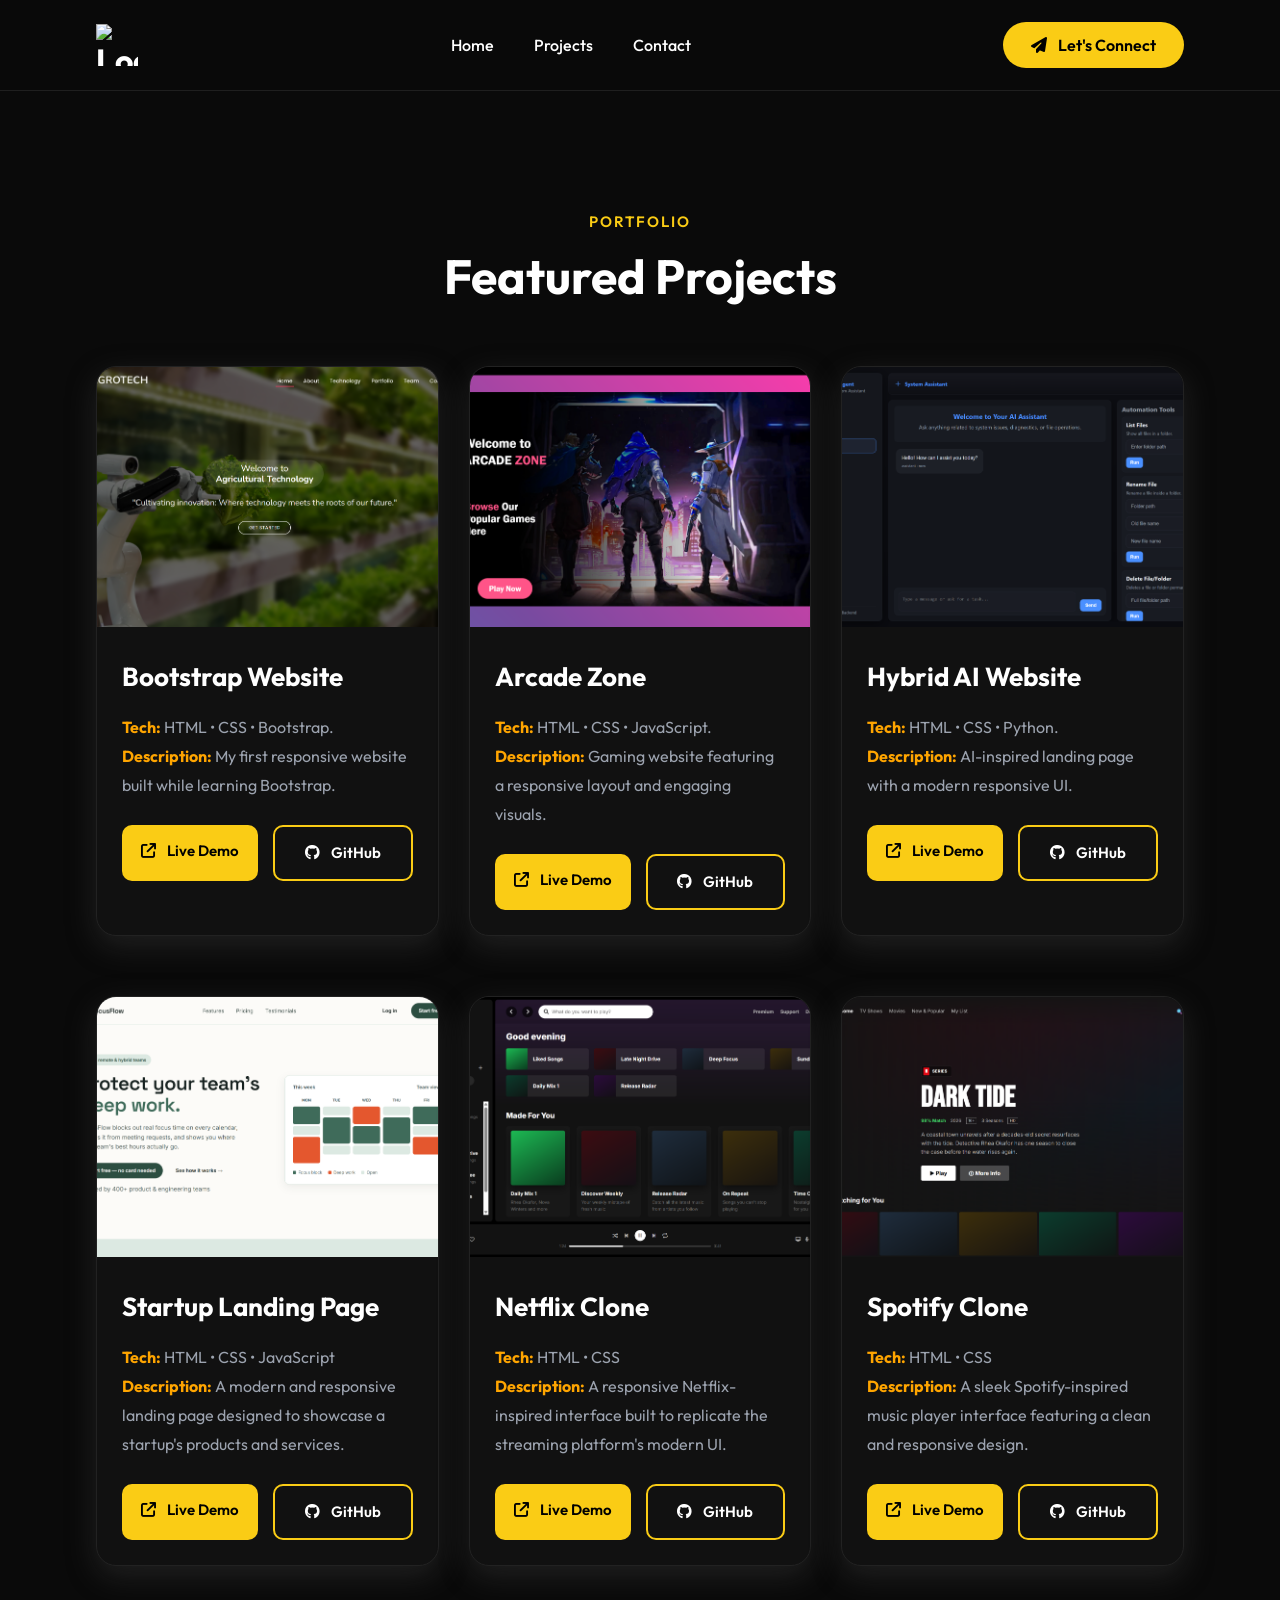
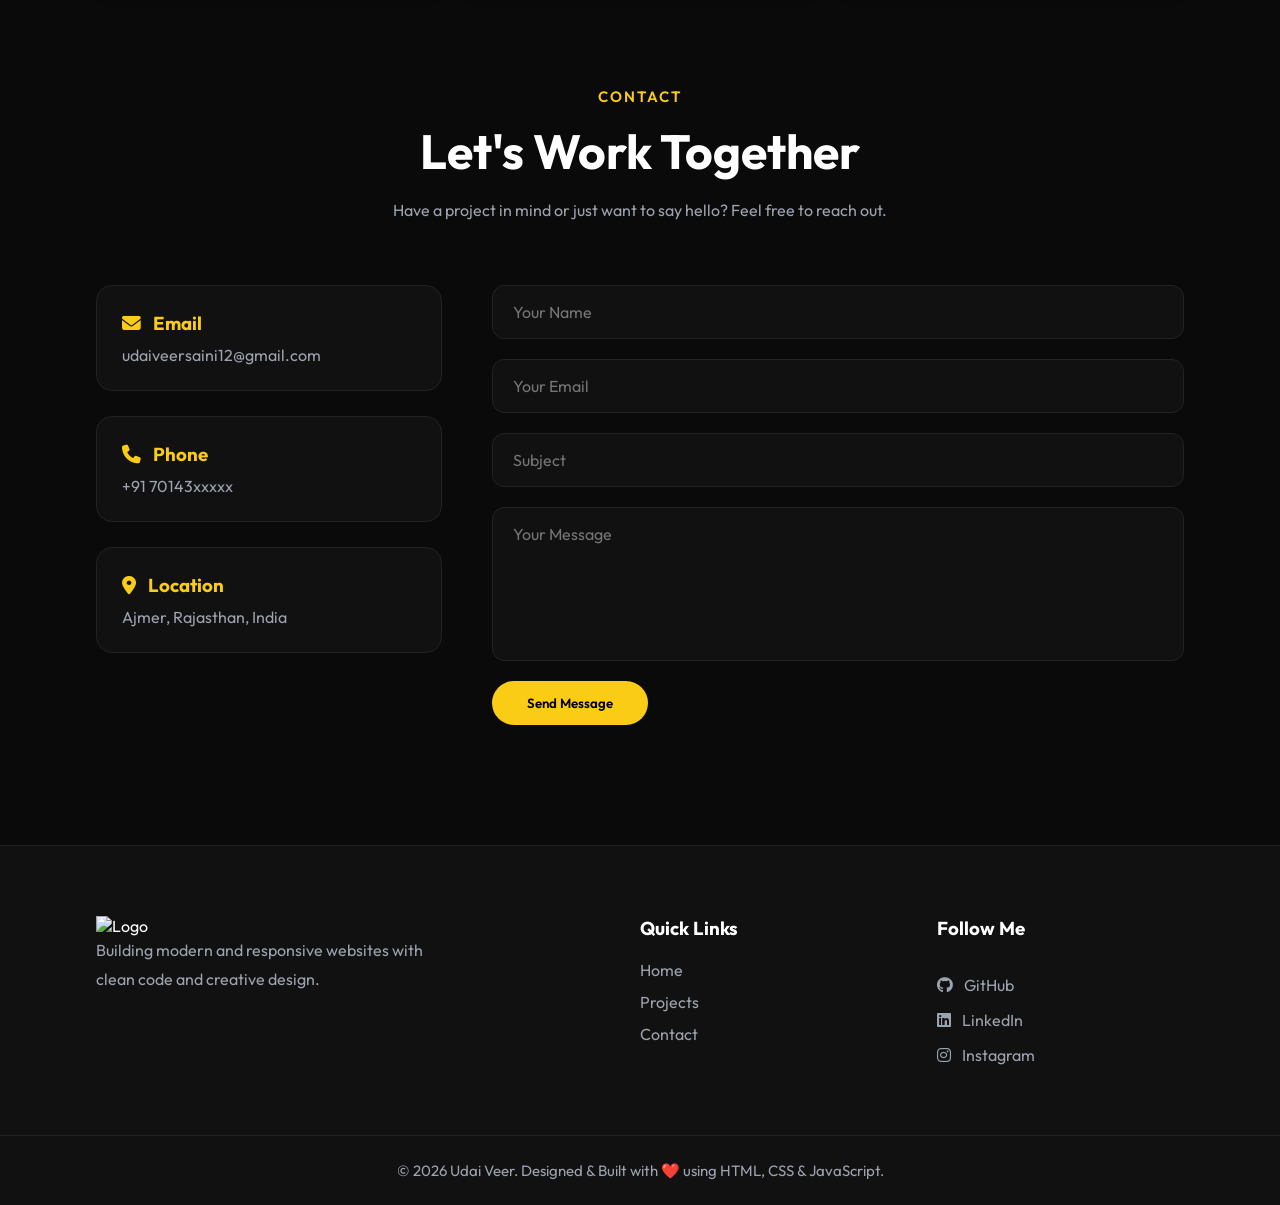
==== projects.html @ 88016a8f "added more projects" ====
<!DOCTYPE html>
<html lang="en">
<head>
    <meta charset="UTF-8">
    <meta name="viewport" content="width=device-width, initial-scale=1.0">
    <link rel="icon" href="assets/images/logo.png" type="image/png">
    <link rel="stylesheet" href="style.css">
    <link rel="preconnect" href="https://fonts.googleapis.com">
    <link rel="preconnect" href="https://fonts.gstatic.com" crossorigin>
    <link href="https://fonts.googleapis.com/css2?family=Outfit:wght@300;400;500;600;700;800&display=swap" rel="stylesheet">
    <link rel="stylesheet" href="https://cdnjs.cloudflare.com/ajax/libs/font-awesome/6.7.2/css/all.min.css">
    <title>Udai Veer | Frontend Developer</title>
</head>
<body>
    <header>
    <nav class="navbar">
        <a href="#" class="logo">
            <img src="https://img.icons8.com/?size=128&id=DaHOyApjMIh1&format=png" alt="Logo">
        </a>

        <ul class="nav-links">
            <li><a href="./index.html">Home</a></li>
            <li><a href="#projects">Projects</a></li>
            <li><a href="#contact">Contact</a></li>
        </ul>

        <a href="#contact" class="nav-btn"><i class="fa-solid fa-paper-plane"></i> Let's Connect</a>
    </nav>
</header>

<section class="work hidden" id="projects">

    <div class="section-title">
        <span>PORTFOLIO</span>
        <h2>Featured Projects</h2>
    </div>
    
    <div class="work-grid">
        <div class="project-card">
            <img src="assets/images/agrotech.png" alt="Project 1">

            <div class="project-content">
                <h3>Bootstrap Website</h3>
                <p><b style="color: orange;">Tech:</b> HTML • CSS • Bootstrap.</p>
                <p><b style="color: orange;">Description: </b> My first responsive website built while learning Bootstrap.</p>
                    <div class="project-buttons">
                        <a href="https://udai-veer-saini.github.io/Website/" target="_blank" class="live-btn"><i class="fa-solid fa-arrow-up-right-from-square"></i> Live Demo</a>
                        <a href="https://github.com/udai-veer-saini/Website" target="_blank" class="github-btn"><i class="fa-brands fa-github"></i> GitHub</a>
                    </div>
            </div>
        </div>

        <div class="project-card">
            <img src="assets/images/arcadezone.png" alt="Project 2">

            <div class="project-content">
                <h3>Arcade Zone</h3>
                <p><b style="color: orange;">Tech:</b> HTML • CSS • JavaScript.</p>
                <p><b style="color: orange;">Description:</b> Gaming website featuring a responsive layout and engaging visuals.</p>
                    <div class="project-buttons">
                        <a href="https://udai-veer-saini.github.io/Arcade-zone/" target="_blank" class="live-btn"><i class="fa-solid fa-arrow-up-right-from-square"></i> Live Demo</a>
                        <a href="https://github.com/udai-veer-saini/Arcade-zone" target="_blank" class="github-btn"><i class="fa-brands fa-github"></i> GitHub</a>
                    </div>
            </div>
        </div> 

        <div class="project-card">
            <img src="assets/images/hybridAI.png" alt="Project 3">

            <div class="project-content">
                <h3>Hybrid AI Website</h3>
                <p><b style="color: orange;">Tech:</b> HTML • CSS • Python.</p>
                <p><b style="color: orange;">Description:</b> AI-inspired landing page with a modern responsive UI.</p>
                    <div class="project-buttons">
                        <a href="https://udai-veer-saini.github.io/hybrid-ai-agent/" target="_blank" class="live-btn"><i class="fa-solid fa-arrow-up-right-from-square"></i> Live Demo</a>
                        <a href="https://github.com/udai-veer-saini/hybrid-ai-agent" target="_blank" class="github-btn"><i class="fa-brands fa-github"></i> GitHub</a>
                    </div>
            </div>
        </div>
    </div>
    <div class="work-grid">
        <div class="project-card">
            <img src="assets/images/project4.png" alt="Project 1">

            <div class="project-content">
                <h3>Startup Landing Page</h3>
                <p><b style="color: orange;">Tech:</b> HTML • CSS • JavaScript</p>
                <p><b style="color: orange;">Description: </b> A modern and responsive landing page designed to showcase a startup's products and services.</p>
                    <div class="project-buttons">
                        <a href="https://udai-veer-saini.github.io/Cognetix_LandingPage/" target="_blank" class="live-btn"><i class="fa-solid fa-arrow-up-right-from-square"></i> Live Demo</a>
                        <a href="https://github.com/udai-veer-saini/Cognetix_LandingPage" target="_blank" class="github-btn"><i class="fa-brands fa-github"></i> GitHub</a>
                    </div>
            </div>
        </div>

        <div class="project-card">
            <img src="assets/images/pr5.png" alt="Project 2">

            <div class="project-content">
                <h3>Netflix Clone</h3>
                <p><b style="color: orange;">Tech:</b> HTML • CSS</p>
                <p><b style="color: orange;">Description:</b> A responsive Netflix-inspired interface built to replicate the streaming platform's modern UI.</p>
                    <div class="project-buttons">
                        <a href="https://udai-veer-saini.github.io/Cognetix_netflixClone/" target="_blank" class="live-btn"><i class="fa-solid fa-arrow-up-right-from-square"></i> Live Demo</a>
                        <a href="https://github.com/udai-veer-saini/Cognetix_netflixClone" target="_blank" class="github-btn"><i class="fa-brands fa-github"></i> GitHub</a>
                    </div>
            </div>
        </div> 

        <div class="project-card">
            <img src="assets/images/pr6.png" alt="Project 3">

            <div class="project-content">
                <h3>Spotify Clone</h3>
                <p><b style="color: orange;">Tech:</b> HTML • CSS</p>
                <p><b style="color: orange;">Description:</b> A sleek Spotify-inspired music player interface featuring a clean and responsive design.</p>
                    <div class="project-buttons">
                        <a href="https://udai-veer-saini.github.io/Cognetix_spotifyClone/" target="_blank" class="live-btn"><i class="fa-solid fa-arrow-up-right-from-square"></i> Live Demo</a>
                        <a href="https://github.com/udai-veer-saini/Cognetix_spotifyClone" target="_blank" class="github-btn"><i class="fa-brands fa-github"></i> GitHub</a>
                    </div>
            </div>
        </div>
    </div>

</section>

<section class="contact hidden" id="contact">

    <div class="section-title">
        <span>CONTACT</span>
        <h2>Let's Work Together</h2>
        <p>
            Have a project in mind or just want to say hello? Feel free to
            reach out.
        </p>
    </div>

    <div class="contact-container">

        <div class="contact-info">

            <div class="info-box">
                <h3><i class="fa-solid fa-envelope"></i> Email</h3>
                <p>udaiveersaini12@gmail.com</p>
            </div>

            <div class="info-box">
                <h3><i class="fa-solid fa-phone"></i> Phone</h3>
                <p>+91 70143xxxxx</p>
            </div>

            <div class="info-box">
                <h3><i class="fa-solid fa-location-dot"></i> Location</h3>
                <p>Ajmer, Rajasthan, India</p>
            </div>

        </div>

        <form class="contact-form">

            <input type="text" placeholder="Your Name">

            <input type="email" placeholder="Your Email">

            <input type="text" placeholder="Subject">

            <textarea rows="6" placeholder="Your Message"></textarea>

            <button type="submit">Send Message</button>

        </form>

    </div>

</section>

<footer>

    <div class="footer-container hidden">

        <div class="footer-logo">
            <img src="https://img.icons8.com/?size=128&id=sqFNFhOLpYta&format=png" alt="Logo">
            <p>
                Building modern and responsive websites with clean code and
                creative design.
            </p>
        </div>

        <div class="footer-links">
            <h3>Quick Links</h3>

            <ul>
                <li><a href="./index.html">Home</a></li>
                <li><a href="#projects">Projects</a></li>
                <li><a href="#contact">Contact</a></li>
            </ul>
        </div>

        <div class="footer-social">
            <h3>Follow Me</h3>

            <a href="https://github.com/udai-veer-saini"><i class="fa-brands fa-github"></i> GitHub</a>
            <a href="https://www.linkedin.com/in/udai-veer-saini-18622a326/"><i class="fa-brands fa-linkedin"></i> LinkedIn</a>
            <a href="https://www.instagram.com/amz_veer?igsh=MTJ5anJjZzI0M3JkcA=="><i class="fa-brands fa-instagram"></i> Instagram</a>
        </div>

    </div>

    <hr>

    <div class="copyright">
        <p>© 2026 Udai Veer. Designed & Built with ❤️ using HTML, CSS & JavaScript.</p>
    </div>

</footer>
<script src="script.js"></script>
</body>
</html>
---- style.css ----
/* RESET */

*{
    margin:0;
    padding:0;
    box-sizing:border-box;
    font-family:'Outfit',sans-serif;
}

html {
    scroll-behavior: smooth;
}

body{
    font-family:Arial, Helvetica, sans-serif;
    background:#0a0a0a;
    color:#fff;
    animation:fadeIn .7s ease;
}

@keyframes fadeIn{
    from{
        opacity:0;
    }

    to{
        opacity:1;
    }
}

::selection{
    background:#facc15;
    color:#000;
}

::-webkit-scrollbar{
    width:8px;
}

::-webkit-scrollbar-track{
    background:#0a0a0a;
}

::-webkit-scrollbar-thumb{
    background:#facc15;
    border-radius:20px;
}

::-webkit-scrollbar-thumb:hover{
    background:#fde047;
}

/* NAVBAR */

header{
    position:sticky;
    top:0;
    z-index:1000;
    background: rgba(10,10,10,.85);
    backdrop-filter: blur(12px);
    -webkit-backdrop-filter: blur(12px);
    border-bottom: 1px solid #1f1f1f;
}

.navbar{
    width:85%;
    height:90px;
    margin:auto;

    display:flex;
    justify-content:space-between;
    align-items:center;
}

.logo{
    display:flex;
    align-items:center;
    gap:12px;

    text-decoration:none;
    color:#fff;
    font-size:32px;
    font-weight:700;
    letter-spacing:.5px;
}

.logo img{
    width:42px;
    height:42px;
    object-fit:contain;
}

.nav-links{
    display:flex;
    list-style:none;
    gap:40px;
}

.nav-links a{
    text-decoration:none;
    color:#fff;
    font-size:16px;
    transition:.3s;
    position:relative;
    font-weight:500;
}

.nav-links a::after{
    content:"";
    position:absolute;
    left:0;
    bottom:-8px;

    width:0;
    height:2px;

    background:#facc15;
    transition:.3s;
}

.nav-links a:hover::after{
    width:100%;
}

.nav-links a:hover{
    color:#fff;
}

.nav-links a.active{
    color:#ffe0b7;
}

.nav-links a.active::after{
    width:100%;
}

.nav-btn{
    text-decoration:none;
    color:#000;
    background:#facc15;
    border-radius:50px;
    padding:13px 28px;
    font-weight:600;
    transition:.3s;
}

.nav-btn:hover{
    background:#fde047;
}

/* HERO */

.hero{
    width:85%;
    margin:auto;
    min-height:calc(100vh - 80px);
    scroll-margin-top: 100px;
    display:flex;
    justify-content:space-between;
    align-items:center;
    gap:80px;
}

.hero-content{
    flex:1;
}

.greeting{
    color:#facc15;
    font-size:18px;
    font-weight:600;
}

.hero-content h1{
    font-size:4.5rem;
    margin:15px 0;
    line-height:1.1;
}

.hero-content h2{
    font-size:2rem;
    color:#d4d4d4;
    margin-bottom:20px;
}

.hero-content p{
    font-size:1.2rem;
    color:#9ca3af;
    max-width:420px;
    line-height:1.8;
}

.hero-buttons{
    display:flex;
    gap:20px;
    margin-top:40px;
}

.hero-buttons a{
    text-decoration:none;
    padding:14px 30px;
    border-radius:40px;
    font-weight:600;
    transition:.3s;
}

.btn-primary{
    background:#facc15;
    color:#000;
}

.btn-primary:hover{
    background:#fde047;
}

.btn-secondary{
    border:2px solid #facc15;
    color:#fff;
}

.btn-secondary:hover{
    background:#facc15;
    color:#000;
}

.hero-image{
    flex:1;
    display:flex;
    justify-content:center;
    align-items:center;
    position:relative;
}

.circle{
    width:420px;
    height:420px;
    border-radius:50%;
    background:#facc15;

    position:absolute;
    z-index:0;

    opacity:.18;
    filter:blur(80px);
}

.hero-image img{
    width:420px;
    border-radius:50%;
    position:relative;
    z-index:1;
    border:2px solid rgba(250,204,21,.35);
    box-shadow:
        0 0 40px rgba(250,204,21,.15),
        0 20px 60px rgba(0,0,0,.5);
}
/* RESPONSIVE */

@media (max-width:992px){

    .navbar{
        width:92%;
    }

    .nav-links{
        display:none;
    }

    .hero{
        width:92%;
        flex-direction:column-reverse;
        text-align:center;
        padding:60px 0;
    }

    .hero-content p{
        margin:auto;
    }

    .hero-buttons{
        justify-content:center;
    }

    .hero-content h1{
        font-size:3.2rem;
    }

    .hero-content h2{
        font-size:1.6rem;
    }

    .hero-image img{
        width:320px;
    }

    .circle{
        width:320px;
        height:320px;
    }
}

.services{
    width:85%;
    margin:120px auto;
    scroll-margin-top: 100px;
}

.section-title{
    text-align:center;
    margin-bottom:60px;
}

.section-title span{
    color:#facc15;
    font-size:15px;
    font-weight:600;
    letter-spacing:2px;
}

.section-title h2{
    font-size:48px;
    margin:15px 0;
    font-weight:700;
}

.section-title p{
    color:#9ca3af;
    max-width:600px;
    margin:auto;
    line-height:1.8;
}

.service-container{
    display:grid;
    grid-template-columns:repeat(3,1fr);
    gap:30px;
}

.service-card{
    background:#111;
    border:1px solid #222;
    border-radius:20px;
    padding:40px 30px;
    transition:.3s;
    box-shadow:0 10px 30px rgba(0, 53, 70, 0.32)
}

.service-card:hover{
    transform:translateY(-8px);
    border-color:#facc15;
}

.icon{
    font-size:45px;
    margin-bottom:20px;
}

.service-card h3{
    font-size:24px;
    margin-bottom:15px;
}

.service-card p{
    color:#9ca3af;
    line-height:1.8;
}

@media(max-width:992px){

    .service-container{
        grid-template-columns:1fr;
    }

}

.work{
    width:85%;
    margin:120px auto;
    scroll-margin-top: 100px;
}

.work-grid{
    margin-top:60px;

    display:grid;
    grid-template-columns:repeat(3,1fr);
    gap:30px;
}

.project-card{
    background:#111;
    border-radius:20px;
    overflow:hidden;
    border:1px solid #222;
    transition:.3s;
    box-shadow:0 10px 30px rgba(75, 75, 75, 0.35);
}

.project-card:hover{
    transform:translateY(-10px);
    border-color:#facc15;
}

.project-card img{
    width:100%;
    height:260px;
    object-fit:cover;
    display:block;
    transition:.35s ease;
    overflow:hidden;

}

.project-card:hover img{
    transform:scale(1.05);
}

.project-content{
    padding:25px;
    line-height: 1.9;
}

.project-content a{
    text-decoration: none;
}

.project-content h3{
    font-size:26px;
    margin-bottom:12px;
    font-weight:700;
}

.project-content p{
    color:#9ca3af;
    line-height:1.8;
}

.project-buttons{
    display:flex;
    gap:15px;
    margin-top:25px;
}

.project-buttons a{
    flex:1;
    text-align:center;
    text-decoration:none;
    padding:12px 0;
    border-radius:10px;
    font-size:15px;
    font-weight:600;
    transition:.3s ease;
}

.view-all{
    margin-top:0px;
    display:flex;
    justify-content:center;
}

.view-all a{
    text-decoration:none;
    color:#facc15;
    font-size:16px;
    font-weight:600;
    transition:.3s;
}

.view-all a i{
    margin-left:8px;
    transition:.3s;
}

.view-all a:hover{
    color:#fde047;
}

.view-all a:hover i{
    transform:translateX(8px);
}

.live-btn{
    background:#facc15;
    color:#000;
}

.live-btn:hover{
    background:#fde047;
}

.github-btn{
    border:2px solid #facc15;
    color:#fff;
}

.github-btn:hover{
    background:#facc15;
    color:#000;
}

@media(max-width:992px){

    .work-grid{
        grid-template-columns:1fr;
    }

}

.about{
    width:85%;
    margin:120px auto;
    scroll-margin-top: 100px;
    display:flex;
    align-items:center;
    gap:80px;
}

.about-image{
    flex:1;
}

.about-image img{
    width:100%;
    border-radius:400px;
}

.about-content{
    flex:1;
}

.about-content span{
    color:#facc15;
    letter-spacing:2px;
    font-weight:600;
}

.about-content h2{
    font-size:42px;
    margin:20px 0;
}

.about-content p{
    color:#9ca3af;
    line-height:1.8;
}

.about-info{
    display:flex;
    gap:50px;
    margin-top:40px;
    text-align: center;
}

.about-info h3{
    color:#facc15;
    font-size:36px;
    margin-bottom:8px;
}

.about-info p{
    color:#d4d4d4;
    text-align: center;
}

@media(max-width:992px){

    .about{
        flex-direction:column;
        text-align:center;
    }

    .about-info{
        justify-content:center;
        flex-wrap:wrap;
    }

}

.contact{
    width:85%;
    margin:120px auto;
    scroll-margin-top: 100px;
}

.contact-container{
    margin-top:60px;

    display:grid;
    grid-template-columns:1fr 2fr;
    gap:50px;
}

.contact-info{
    display:flex;
    flex-direction:column;
    gap:25px;
}

.info-box{
    background:#111;
    border:1px solid #222;
    border-radius:16px;
    padding:25px;
}

.info-box h3{
    color:#facc15;
    margin-bottom:10px;
}

.info-box p{
    color:#9ca3af;
}

.contact-form{
    display:flex;
    flex-direction:column;
    gap:20px;
}

.contact-form input,
.contact-form textarea{
    width:100%;
    padding:16px 20px;
    background:#111;
    border:1px solid #222;
    border-radius:12px;
    color:#fff;
    font-size:16px;
    outline:none;
}

.contact-form input:focus,
.contact-form textarea:focus{
    border-color:#facc15;
    box-shadow:0 0 15px rgba(250,204,21,.2);
}

.contact-form textarea{
    resize:none;
}

.contact-form button{
    width:fit-content;
    padding:14px 35px;
    background:#facc15;
    color:#000;
    border:none;
    border-radius:40px;
    font-weight:600;
    cursor:pointer;
}

.contact-form button:hover{
    background:#fde047;
}

@media(max-width:992px){

    .contact-container{
        grid-template-columns:1fr;
    }

}

footer{
    margin-top:120px;
    background:#111;
    border-top:1px solid #222;
}

.footer-container{
    width:85%;
    margin:auto;
    padding:70px 0;

    display:grid;
    grid-template-columns:2fr 1fr 1fr;
    gap:50px;
}

.footer-logo h2{
    font-size:32px;
    margin-bottom:20px;
}

.footer-logo p{
    color:#9ca3af;
    line-height:1.8;
    max-width:350px;
}

.footer-links h3,
.footer-social h3{
    margin-bottom:20px;
}

.footer-links ul{
    list-style:none;
}

.footer-links li{
    margin-bottom:12px;
}

.footer-links a,
.footer-social a{
    color:#9ca3af;
    text-decoration:none;
    transition:.3s;
}

.footer-links a:hover,
.footer-social a:hover{
    color:#facc15;
}

.footer-social{
    display:flex;
    flex-direction:column;
    gap:15px;
}

hr{
    border:none;
    border-top:1px solid #222;
}

.copyright{
    text-align:center;
    padding:25px 0;
}

.copyright p{
    color:#9ca3af;
    font-size:15px;
}

@media(max-width:992px){

    .footer-container{
        grid-template-columns:1fr;
        text-align:center;
    }

    .footer-logo p{
        margin:auto;
    }

    .footer-social{
        align-items:center;
    }

}

.hidden{
    opacity:0;
    transform:translateY(50px);
    transition:all .8s ease;
}

.show{
    opacity:1;
    transform:translateY(0);
}
i{
    margin-right:8px;
}
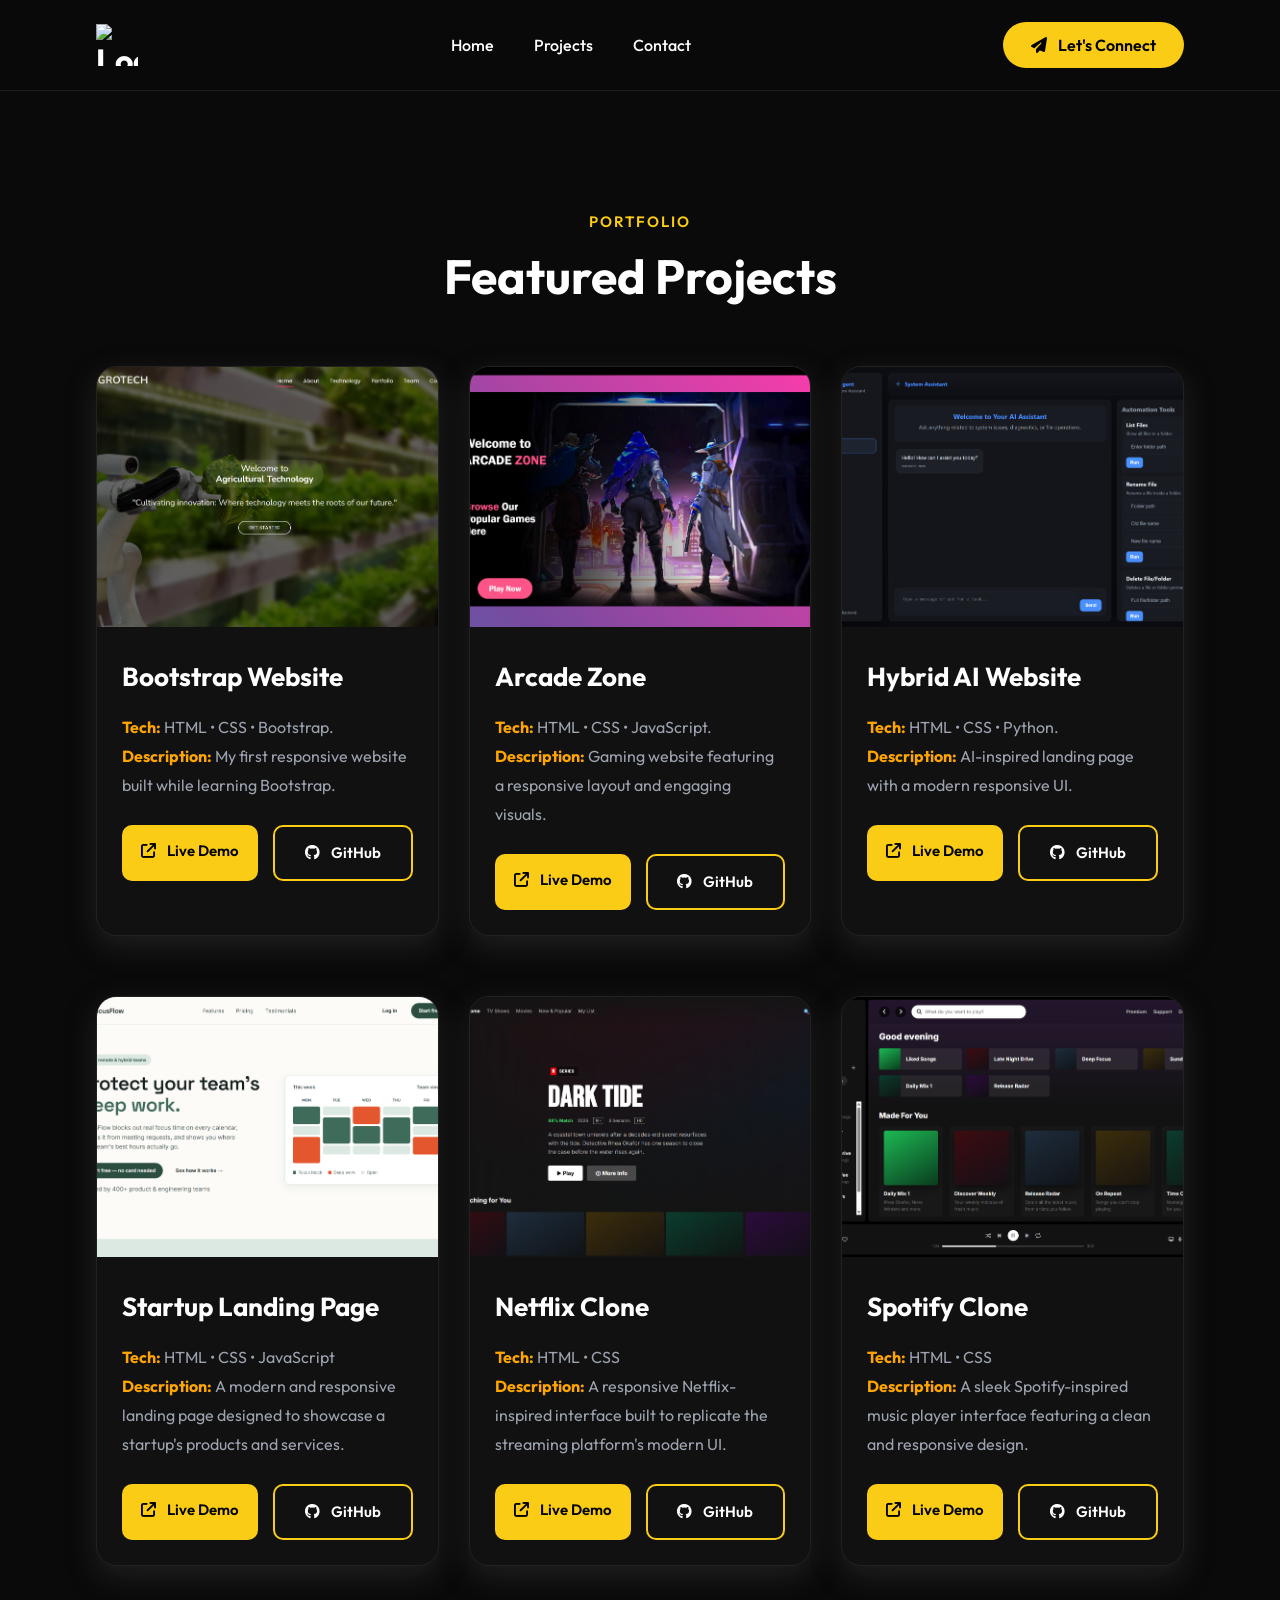
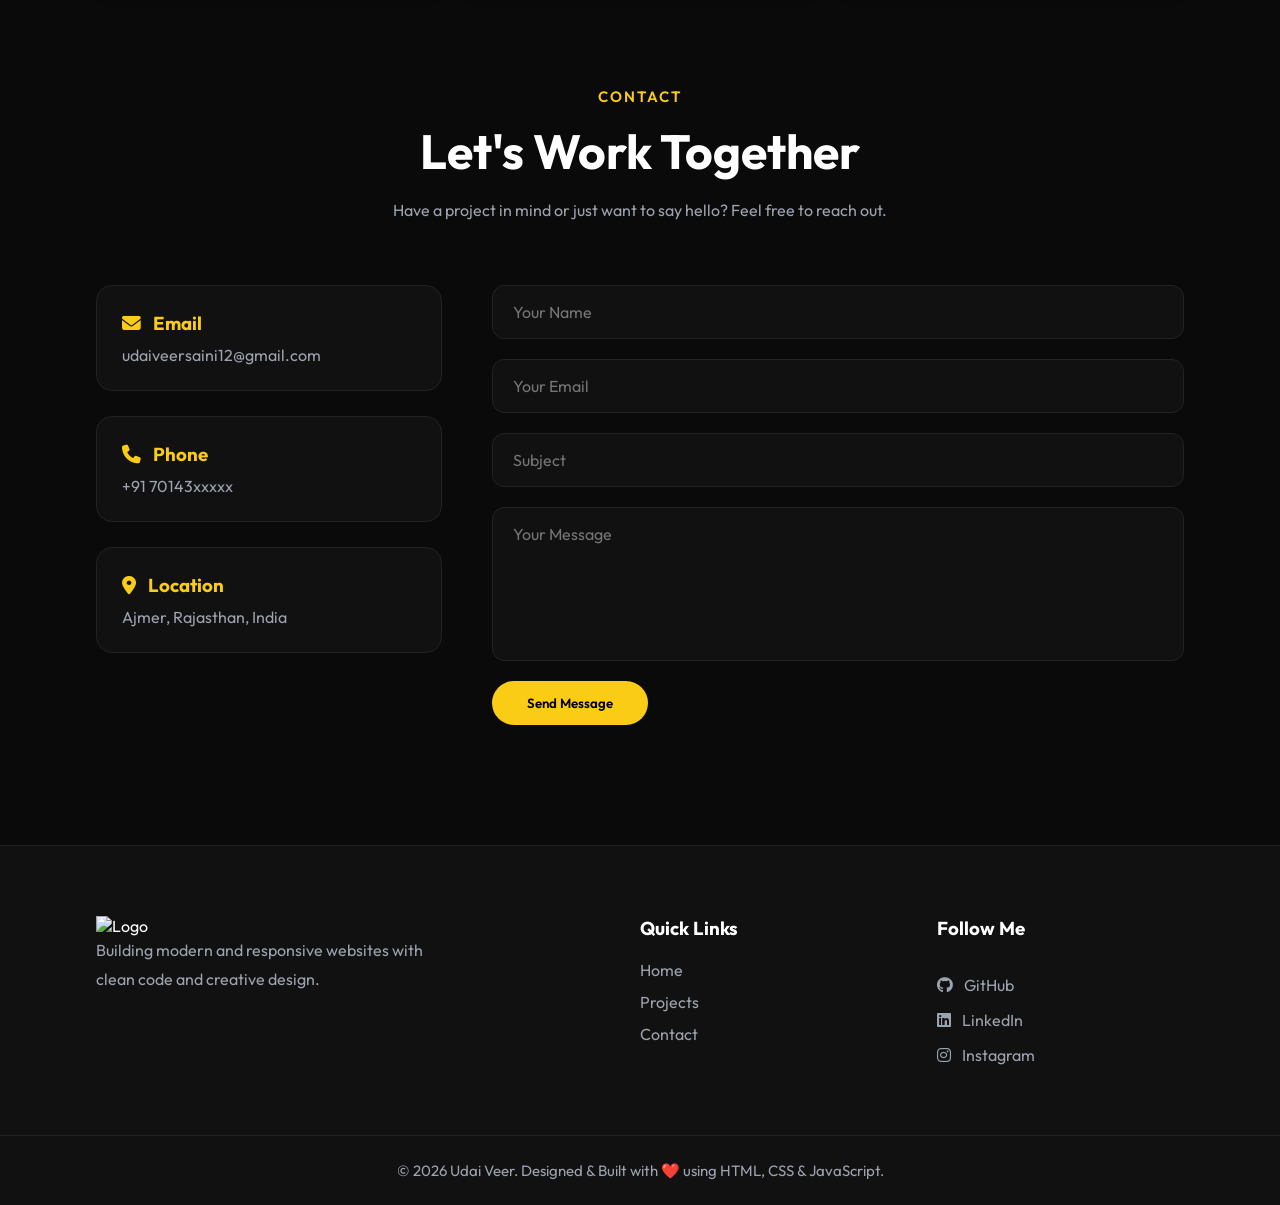
==== commit 07f55c55: "fixed some errors" ====
--- a/projects.html
+++ b/projects.html
@@ -94,22 +94,22 @@
         </div>
 
         <div class="project-card">
-            <img src="assets/images/pr5.png" alt="Project 2">
-
+            <img src="assets/images/pr6.png" alt="Project 2">
+            
             <div class="project-content">
                 <h3>Netflix Clone</h3>
                 <p><b style="color: orange;">Tech:</b> HTML • CSS</p>
                 <p><b style="color: orange;">Description:</b> A responsive Netflix-inspired interface built to replicate the streaming platform's modern UI.</p>
-                    <div class="project-buttons">
-                        <a href="https://udai-veer-saini.github.io/Cognetix_netflixClone/" target="_blank" class="live-btn"><i class="fa-solid fa-arrow-up-right-from-square"></i> Live Demo</a>
+                <div class="project-buttons">
+                    <a href="https://udai-veer-saini.github.io/Cognetix_netflixClone/" target="_blank" class="live-btn"><i class="fa-solid fa-arrow-up-right-from-square"></i> Live Demo</a>
                         <a href="https://github.com/udai-veer-saini/Cognetix_netflixClone" target="_blank" class="github-btn"><i class="fa-brands fa-github"></i> GitHub</a>
                     </div>
-            </div>
-        </div> 
-
-        <div class="project-card">
-            <img src="assets/images/pr6.png" alt="Project 3">
-
+                </div>
+            </div> 
+            
+            <div class="project-card">
+                <img src="assets/images/pr5.png" alt="Project 3">
+                
             <div class="project-content">
                 <h3>Spotify Clone</h3>
                 <p><b style="color: orange;">Tech:</b> HTML • CSS</p>
--- a/style.css
+++ b/style.css
@@ -376,12 +376,12 @@
 .work{
     width:85%;
     margin:120px auto;
+    
     scroll-margin-top: 100px;
 }
 
 .work-grid{
     margin-top:60px;
-
     display:grid;
     grid-template-columns:repeat(3,1fr);
     gap:30px;
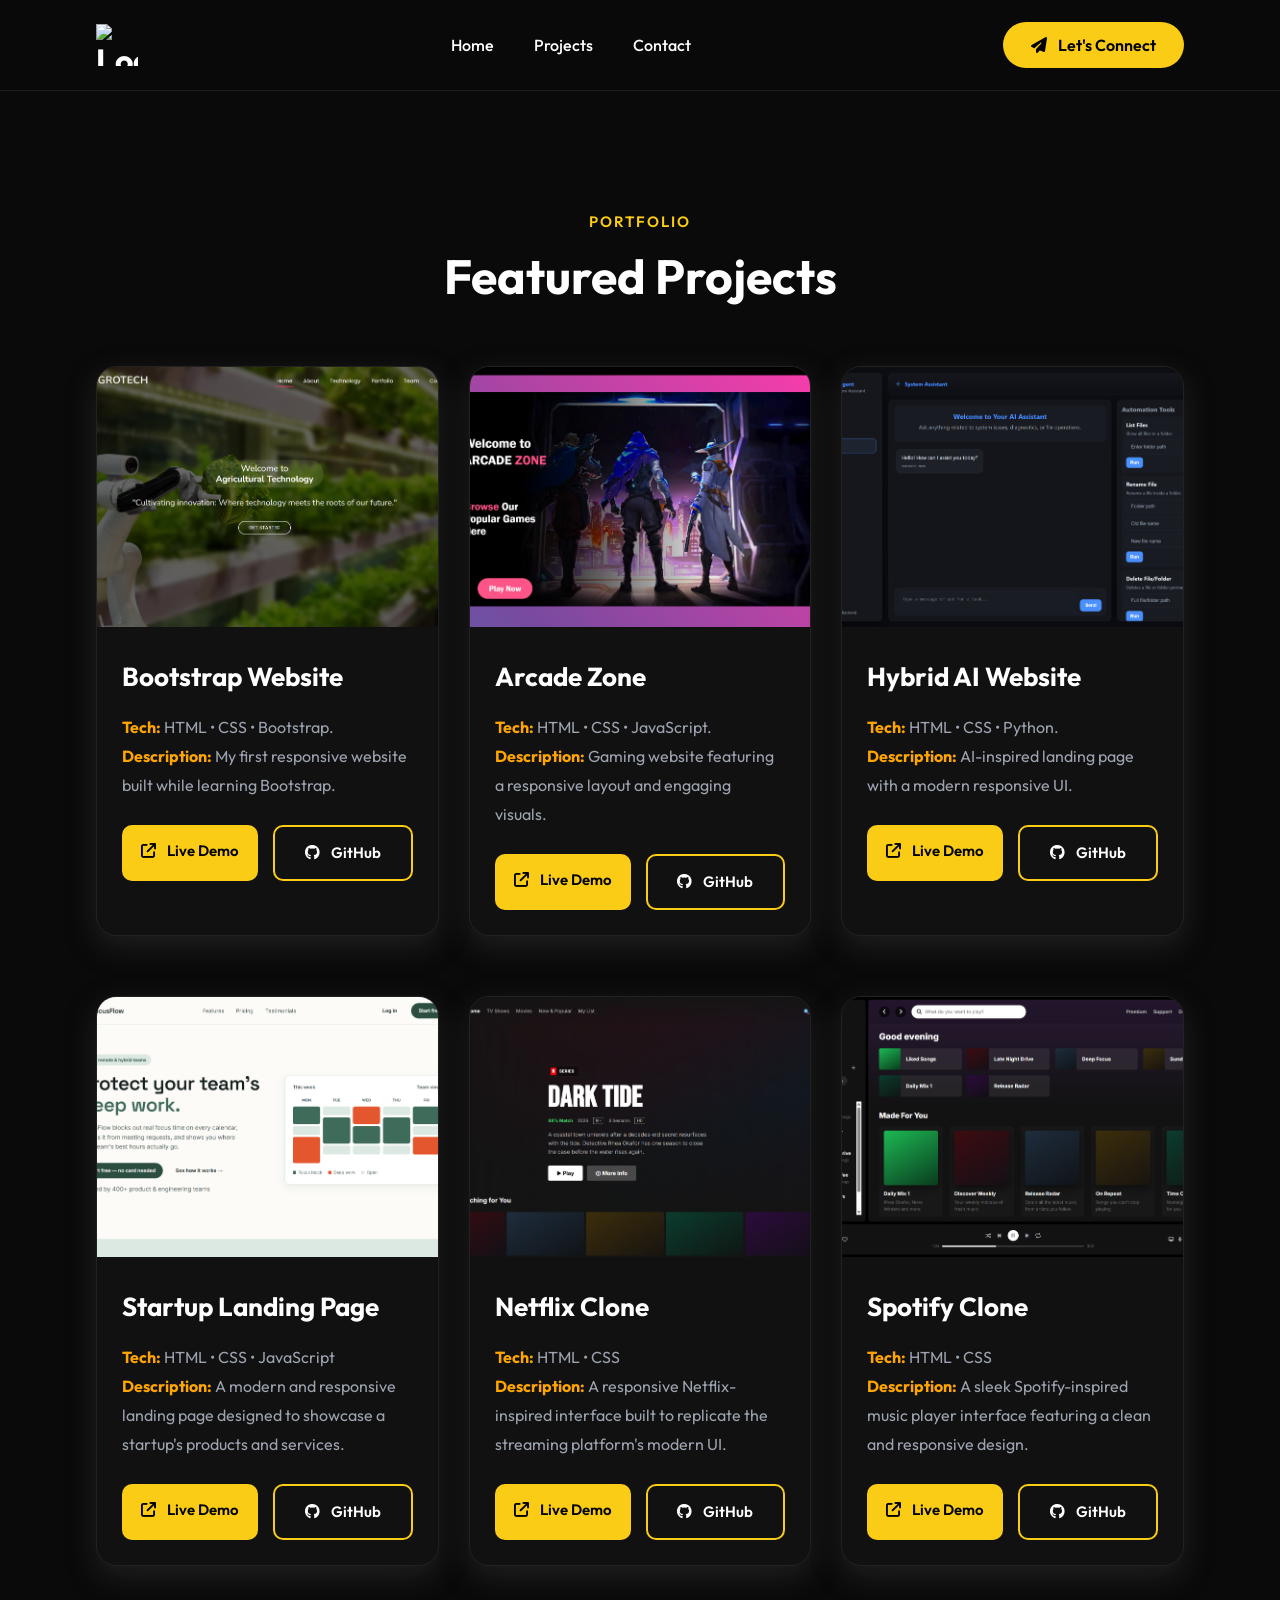
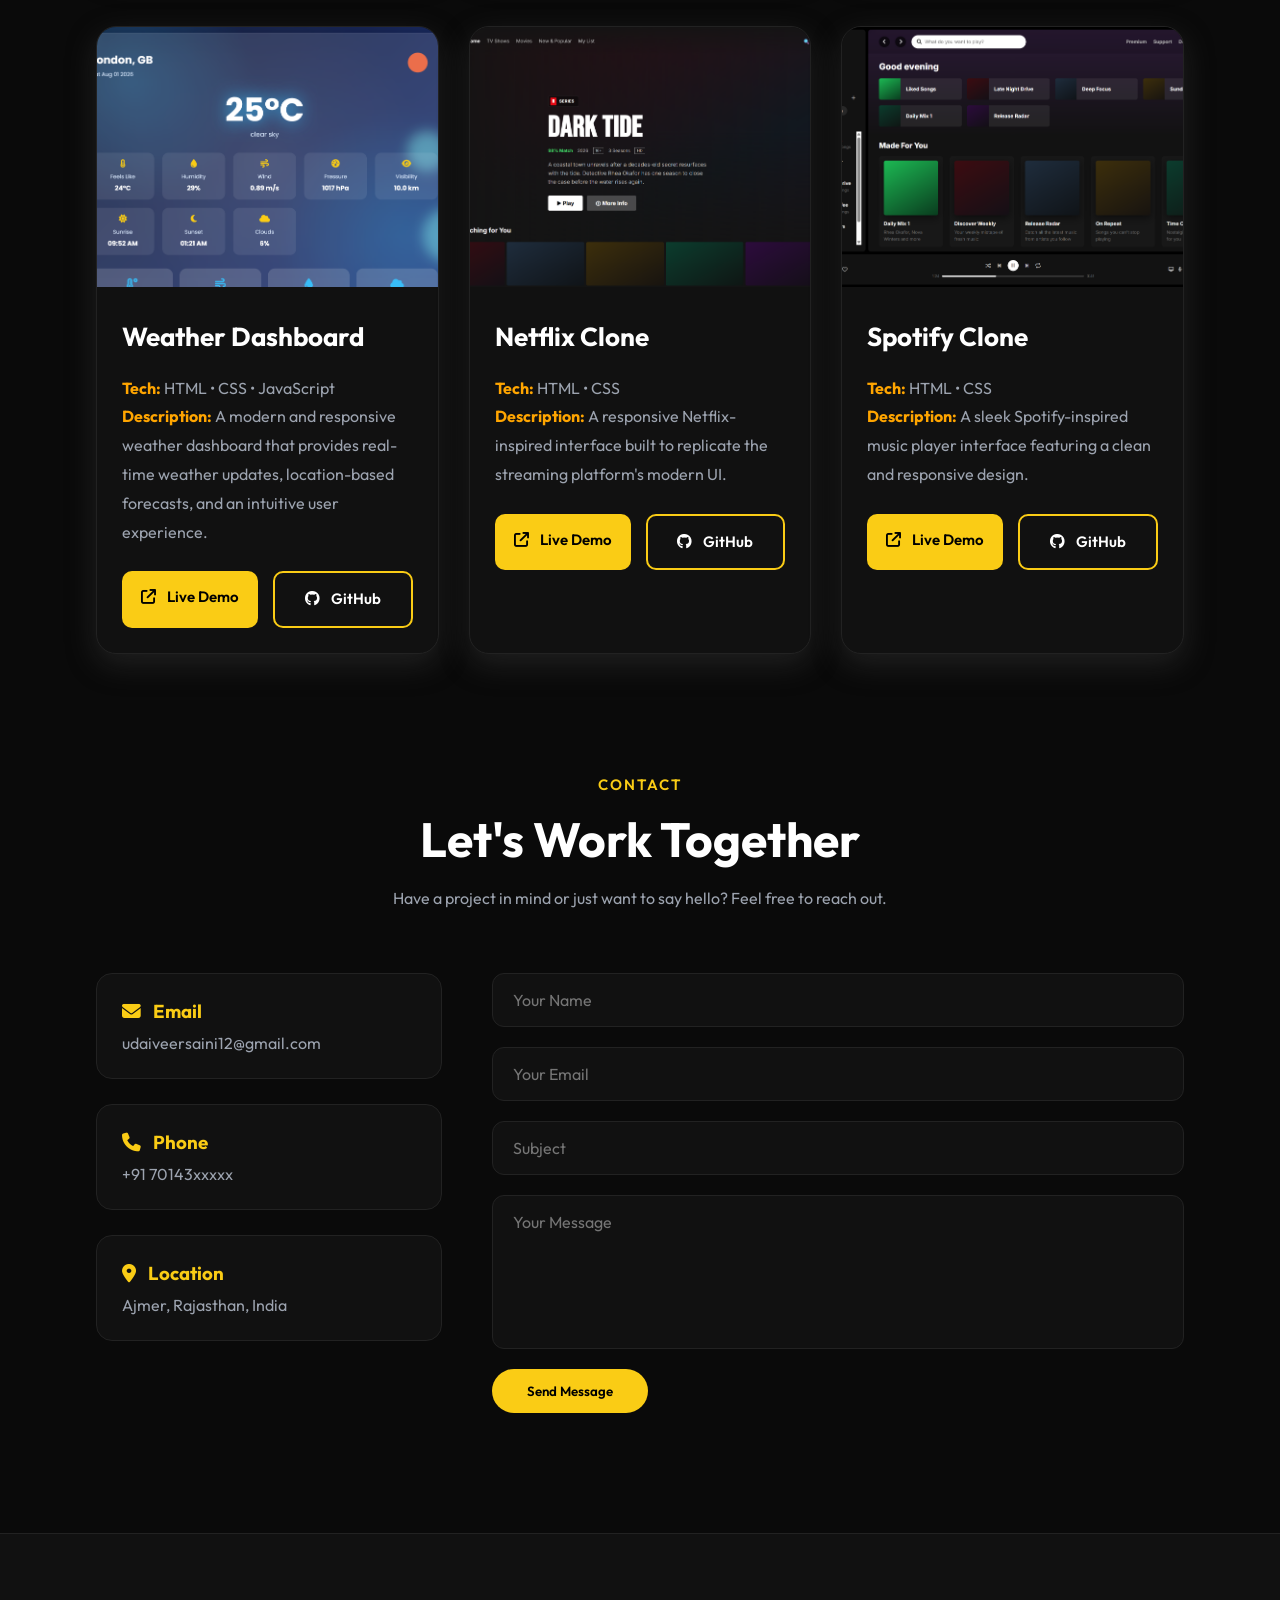
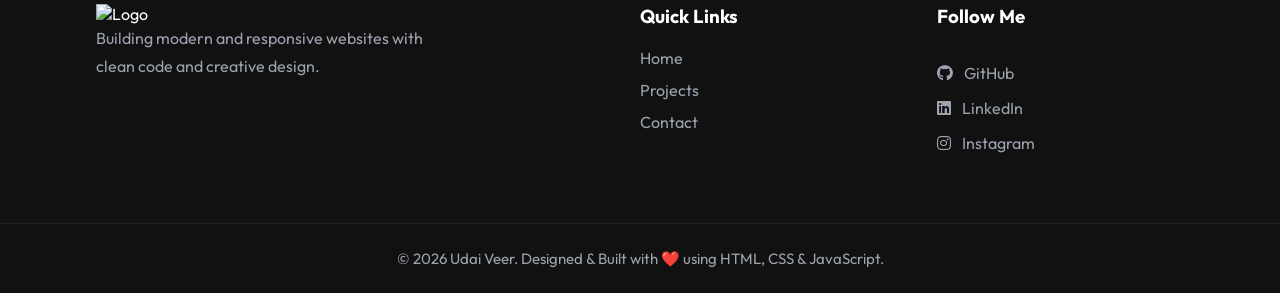
==== commit 11f0a63a: "updated new projects" ====
--- a/projects.html
+++ b/projects.html
@@ -121,6 +121,49 @@
             </div>
         </div>
     </div>
+    <div class="work-grid">
+        <div class="project-card">
+            <img src="assets/images/weatherdash.png" alt="Project 1">
+
+            <div class="project-content">
+                <h3>Weather Dashboard</h3>
+                <p><b style="color: orange;">Tech:</b> HTML • CSS • JavaScript</p>
+                <p><b style="color: orange;">Description: </b>A modern and responsive weather dashboard that provides real-time weather updates, location-based forecasts, and an intuitive user experience.</p>
+                    <div class="project-buttons">
+                        <a href="https://udai-veer-saini.github.io/Cognetix_WeatherDashboard/" target="_blank" class="live-btn"><i class="fa-solid fa-arrow-up-right-from-square"></i> Live Demo</a>
+                        <a href="https://github.com/udai-veer-saini/Cognetix_WeatherDashboard" target="_blank" class="github-btn"><i class="fa-brands fa-github"></i> GitHub</a>
+                    </div>
+            </div>
+        </div>
+
+        <div class="project-card">
+            <img src="assets/images/pr6.png" alt="Project 2">
+            
+            <div class="project-content">
+                <h3>Netflix Clone</h3>
+                <p><b style="color: orange;">Tech:</b> HTML • CSS</p>
+                <p><b style="color: orange;">Description:</b> A responsive Netflix-inspired interface built to replicate the streaming platform's modern UI.</p>
+                <div class="project-buttons">
+                    <a href="https://udai-veer-saini.github.io/Cognetix_netflixClone/" target="_blank" class="live-btn"><i class="fa-solid fa-arrow-up-right-from-square"></i> Live Demo</a>
+                        <a href="https://github.com/udai-veer-saini/Cognetix_netflixClone" target="_blank" class="github-btn"><i class="fa-brands fa-github"></i> GitHub</a>
+                    </div>
+                </div>
+            </div> 
+            
+            <div class="project-card">
+                <img src="assets/images/pr5.png" alt="Project 3">
+                
+            <div class="project-content">
+                <h3>Spotify Clone</h3>
+                <p><b style="color: orange;">Tech:</b> HTML • CSS</p>
+                <p><b style="color: orange;">Description:</b> A sleek Spotify-inspired music player interface featuring a clean and responsive design.</p>
+                    <div class="project-buttons">
+                        <a href="https://udai-veer-saini.github.io/Cognetix_spotifyClone/" target="_blank" class="live-btn"><i class="fa-solid fa-arrow-up-right-from-square"></i> Live Demo</a>
+                        <a href="https://github.com/udai-veer-saini/Cognetix_spotifyClone" target="_blank" class="github-btn"><i class="fa-brands fa-github"></i> GitHub</a>
+                    </div>
+            </div>
+        </div>
+    </div>
 
 </section>
 
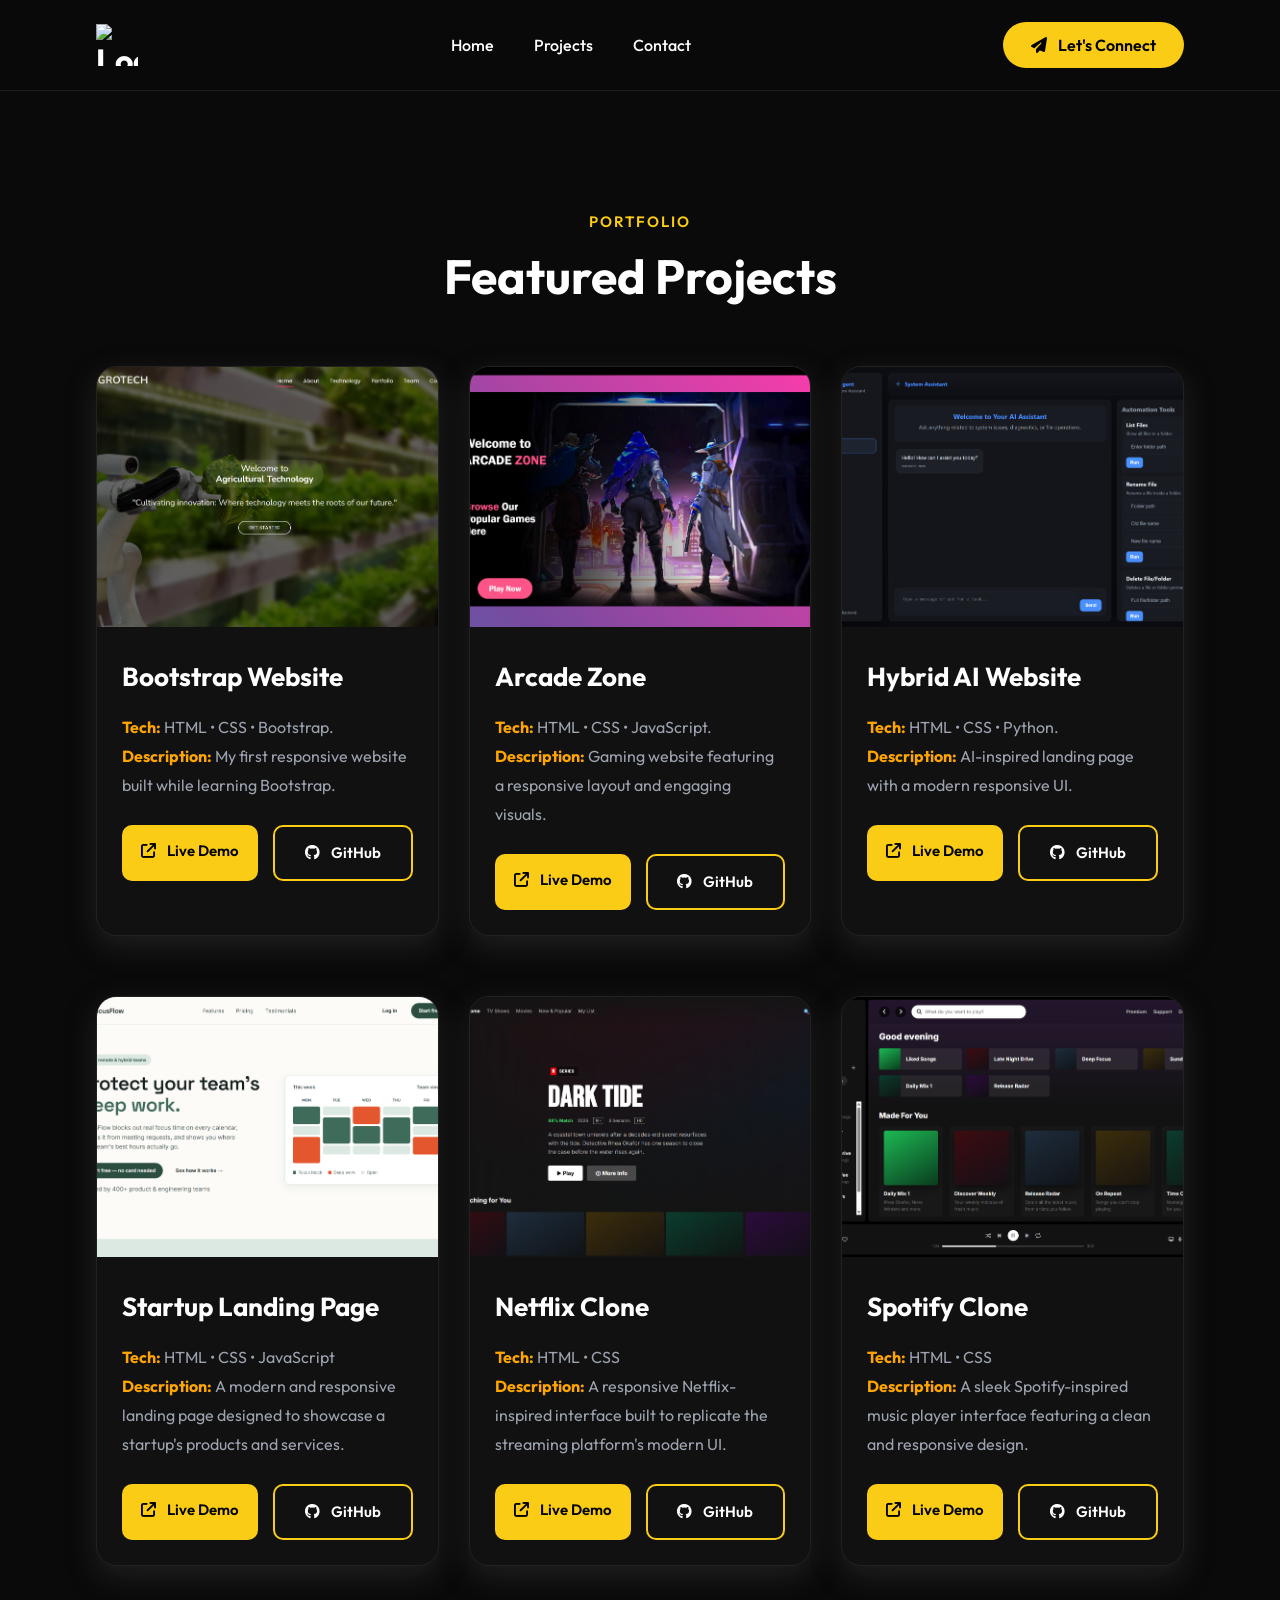
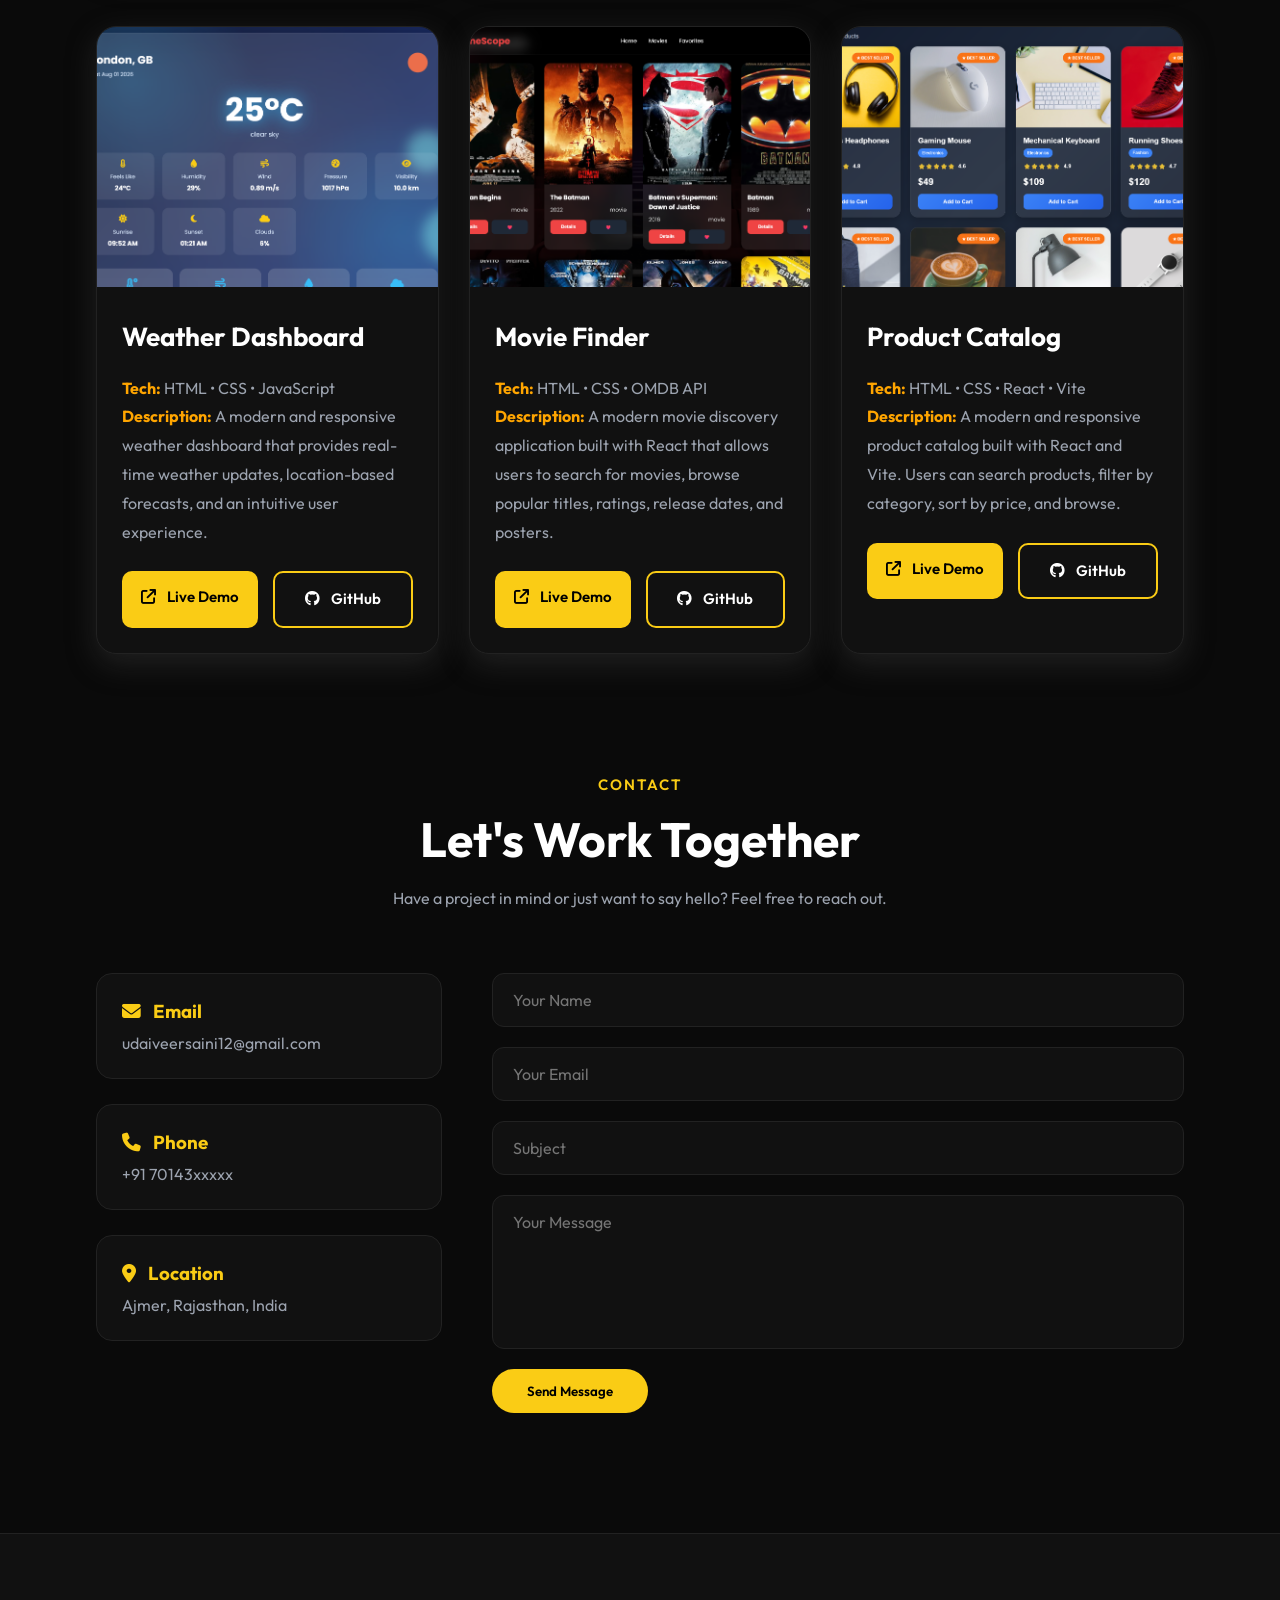
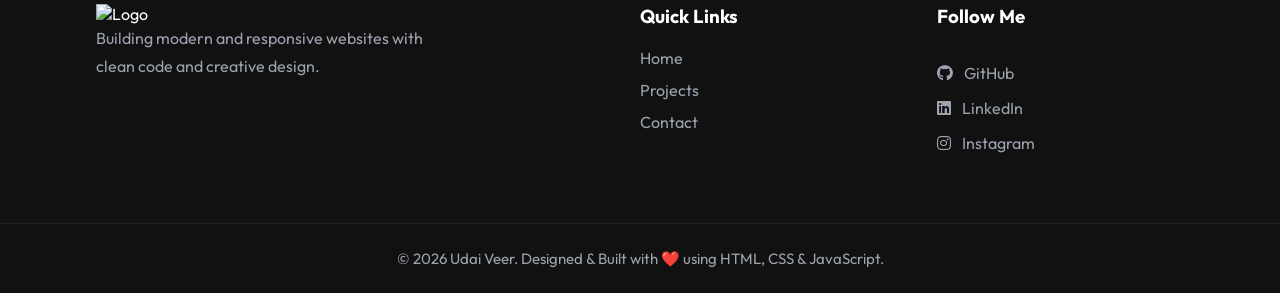
==== commit c9400058: "added more projects" ====
--- a/projects.html
+++ b/projects.html
@@ -137,29 +137,29 @@
         </div>
 
         <div class="project-card">
-            <img src="assets/images/pr6.png" alt="Project 2">
-            
-            <div class="project-content">
-                <h3>Netflix Clone</h3>
-                <p><b style="color: orange;">Tech:</b> HTML • CSS</p>
-                <p><b style="color: orange;">Description:</b> A responsive Netflix-inspired interface built to replicate the streaming platform's modern UI.</p>
+            <img src="assets/images/MovieFinder.png" alt="Project 2">
+            
+            <div class="project-content">
+                <h3>Movie Finder</h3>
+                <p><b style="color: orange;">Tech:</b> HTML • CSS • OMDB API</p>
+                <p><b style="color: orange;">Description:</b> A modern movie discovery application built with React that allows users to search for movies, browse popular titles, ratings, release dates, and posters. </p>
                 <div class="project-buttons">
-                    <a href="https://udai-veer-saini.github.io/Cognetix_netflixClone/" target="_blank" class="live-btn"><i class="fa-solid fa-arrow-up-right-from-square"></i> Live Demo</a>
-                        <a href="https://github.com/udai-veer-saini/Cognetix_netflixClone" target="_blank" class="github-btn"><i class="fa-brands fa-github"></i> GitHub</a>
+                    <a href="https://udai-veer-saini.github.io/Cognetix_MovieFinder/" target="_blank" class="live-btn"><i class="fa-solid fa-arrow-up-right-from-square"></i> Live Demo</a>
+                        <a href="https://github.com/udai-veer-saini/Cognetix_MovieFinder" target="_blank" class="github-btn"><i class="fa-brands fa-github"></i> GitHub</a>
                     </div>
                 </div>
             </div> 
             
             <div class="project-card">
-                <img src="assets/images/pr5.png" alt="Project 3">
+                <img src="assets/images/ProductCatalog.png" alt="Project 3">
                 
             <div class="project-content">
-                <h3>Spotify Clone</h3>
-                <p><b style="color: orange;">Tech:</b> HTML • CSS</p>
-                <p><b style="color: orange;">Description:</b> A sleek Spotify-inspired music player interface featuring a clean and responsive design.</p>
-                    <div class="project-buttons">
-                        <a href="https://udai-veer-saini.github.io/Cognetix_spotifyClone/" target="_blank" class="live-btn"><i class="fa-solid fa-arrow-up-right-from-square"></i> Live Demo</a>
-                        <a href="https://github.com/udai-veer-saini/Cognetix_spotifyClone" target="_blank" class="github-btn"><i class="fa-brands fa-github"></i> GitHub</a>
+                <h3>Product Catalog</h3>
+                <p><b style="color: orange;">Tech:</b> HTML • CSS • React • Vite</p>
+                <p><b style="color: orange;">Description:</b> A modern and responsive product catalog built with React and Vite. Users can search products, filter by category, sort by price, and browse.</p>
+                    <div class="project-buttons">
+                        <a href="https://udai-veer-saini.github.io/Cognetix_ProductCatalog/" target="_blank" class="live-btn"><i class="fa-solid fa-arrow-up-right-from-square"></i> Live Demo</a>
+                        <a href="https://github.com/udai-veer-saini/Cognetix_ProductCatalog" target="_blank" class="github-btn"><i class="fa-brands fa-github"></i> GitHub</a>
                     </div>
             </div>
         </div>
